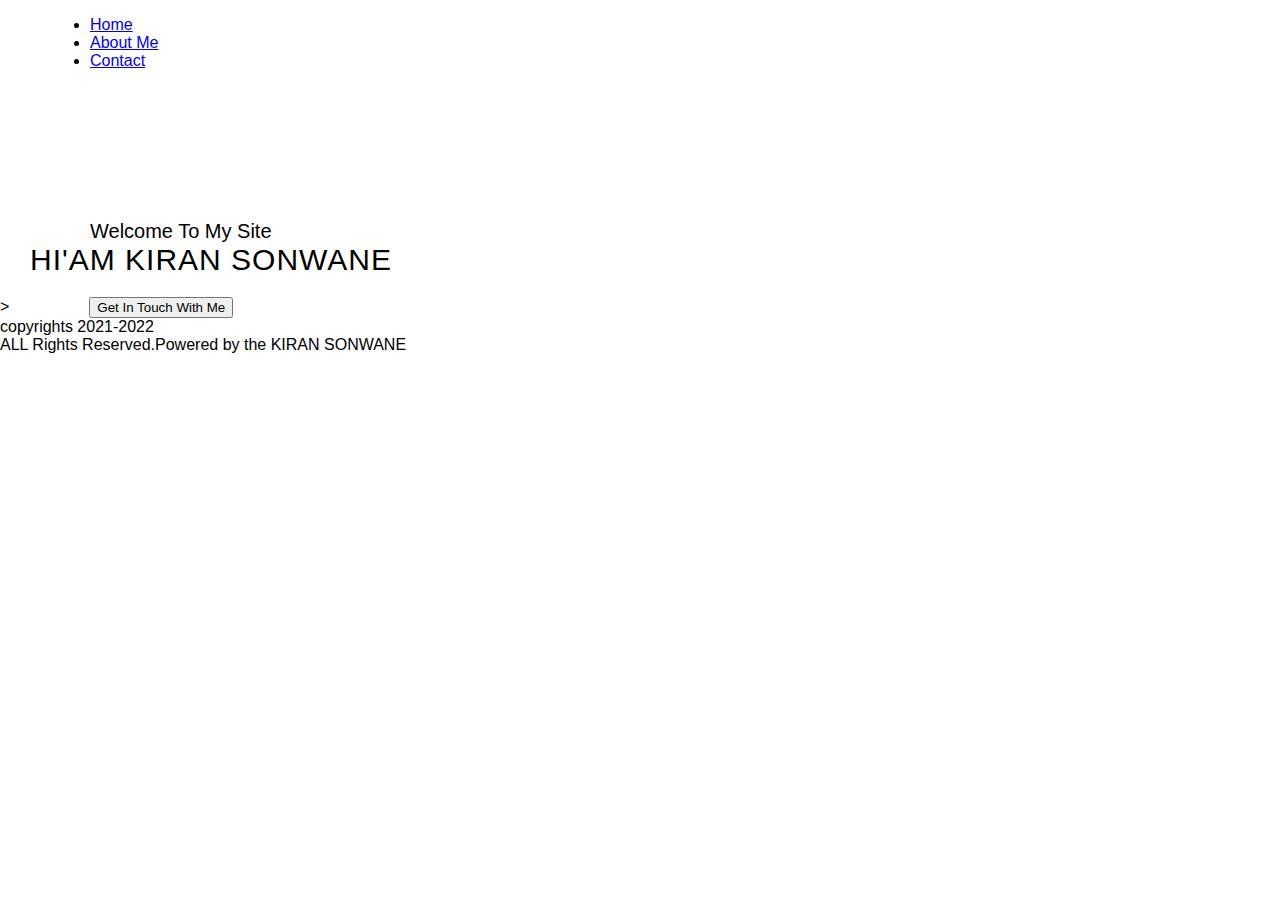
==== index.html @ 08ed3472 "yes" ====
<!DOCTYPE html>
<html lang="en">
  <head>
    <meta charset="UTF-8" />
    <meta name="viewport" content="width=device-width, initial-scale=1.0" />
    <link rel="stylesheet" href="css/bootstrap.min.css" />
    <link
      rel="stylesheet"
      href="https://cdnjs.cloudflare.com/ajax/libs/animate.css/4.1.1/animate.min.css"
    />
    <title>My profile</title>
  </head>
  <style>
    html,
    body {
      margin: 0px;
      padding: 0px;
    }
    body {
      font-family: "Lucida Sans", "Lucida Sans Regular", "Lucida Grande",
        "Lucida Sans Unicode", Geneva, Verdana, sans-serif;
      background-image: url("img/back.jpg");
      background-size: cover;
      background-repeat: no-repeat;
    }
    .nav {
      border: none;
      margin-left: 50px;
    }
    .welcome {
      font-size: 20px;
      margin-top: 150px;
      margin-left: 90px;
    }
    .main_heading {
      font-size: 30px;
      margin-left: 30px;
      letter-spacing: 1px;
    }
    .get {
      margin-top: 20px;
      margin-left: 80px;
    }
    @media screen and (max-width: 700px) {
      body {
        background-image: url("img/arif-riyanto-vJP-wZ6hGBg-unsplash.jpg");
      }
      .welcome {
        font-size: 20px;
        margin-top: 150px;
        margin-left: 90px;
        color: #fff;
      }
      .main_heading {
        font-size: 30px;
        margin-left: 30px;
        letter-spacing: 1px;
        color: #fff;
      }
      .get {
        margin-top: 10px;
        margin-left: 100px;
      }
    }
  </style>
  <body class="animate__animated animate__bounceInDown">
    <!-- Nav tabs -->
    <ul class="nav nav-tabs" id="navId">
      <li class="nav-item">
        <a href="index.html" class="nav-link">Home</a>
      </li>

      <li class="nav-item">
        <a href="ABOUT.html" class="nav-link">About Me</a>
      </li>
      <li class="nav-item">
        <a href="contact.html" class="nav-link">Contact</a>
      </li>
    </ul>

    <div class="welcome">
      <span>Welcome To My Site</span>
    </div>
    <div><span class="main_heading">HI'AM KIRAN SONWANE</span></div>

    ><button class="btn btn-outline-primary get" onclick="next()">
      Get In Touch With Me
    </button>
    <footer>
      <div>
        <i class="fa fa-copyright" aria-hidden="true"></i>copyrights 2021-2022
      </div>
      <div>
        <span>ALL Rights Reserved.Powered by the KIRAN SONWANE</span>
      </div>
    </footer>

    <script
      src="https://cdnjs.cloudflare.com/ajax/libs/jquery/3.5.1/jquery.min.js"
      integrity="sha512-bLT0Qm9VnAYZDflyKcBaQ2gg0hSYNQrJ8RilYldYQ1FxQYoCLtUjuuRuZo+fjqhx/qtq/1itJ0C2ejDxltZVFg=="
      crossorigin="anonymous"
    ></script>
    <script type="text/javascript" src="../js/popper.min.js"></script>
    <script type="text/javascript" src="../js/bootstrap.min.js"></script>
    <script>
      function next() {
        window.location.href = "contact.html";
      }
    </script>
  </body>
</html>
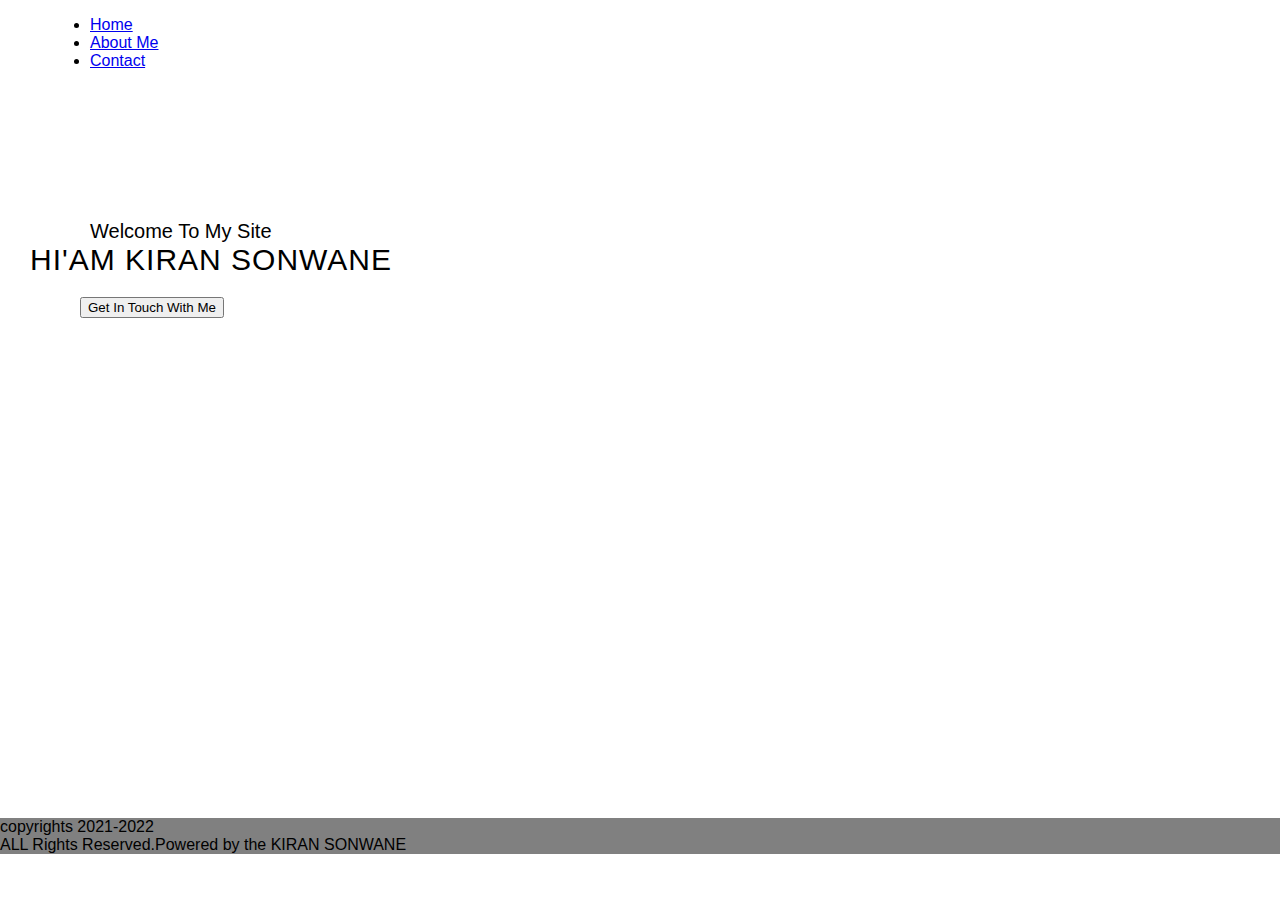
==== commit 6c263372: "Update index.html" ====
--- a/index.html
+++ b/index.html
@@ -41,6 +41,10 @@
       margin-top: 20px;
       margin-left: 80px;
     }
+    footer {
+      background-color: gray;
+      margin-top: 500px;
+    }
     @media screen and (max-width: 700px) {
       body {
         background-image: url("img/arif-riyanto-vJP-wZ6hGBg-unsplash.jpg");
@@ -83,7 +87,7 @@
     </div>
     <div><span class="main_heading">HI'AM KIRAN SONWANE</span></div>
 
-    ><button class="btn btn-outline-primary get" onclick="next()">
+    <button class="btn btn-outline-primary get" onclick="next()">
       Get In Touch With Me
     </button>
     <footer>
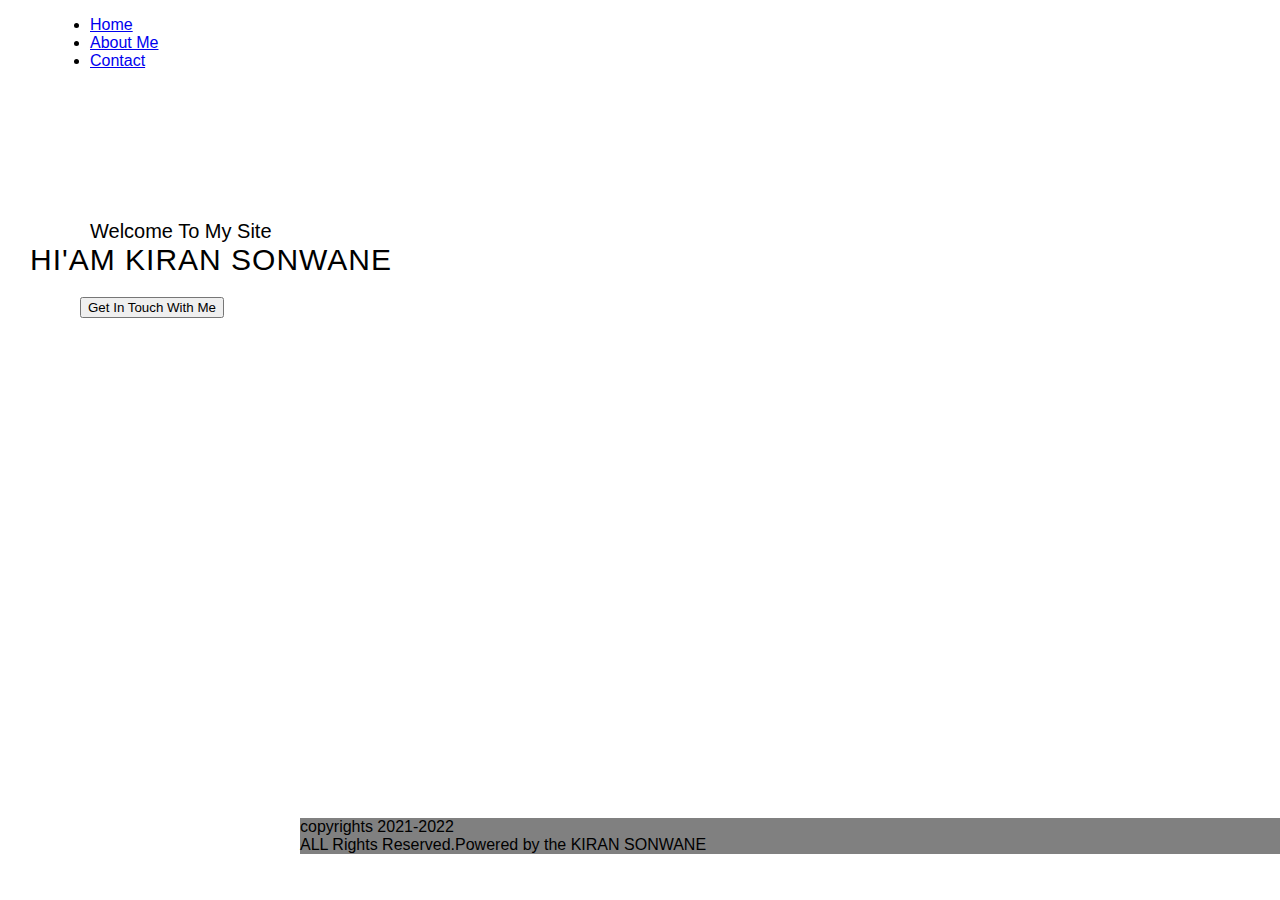
==== commit 01aefd00: "yes" ====
--- a/index.html
+++ b/index.html
@@ -43,6 +43,7 @@
     }
     footer {
       background-color: gray;
+      margin-left: 300px;
       margin-top: 500px;
     }
     @media screen and (max-width: 700px) {
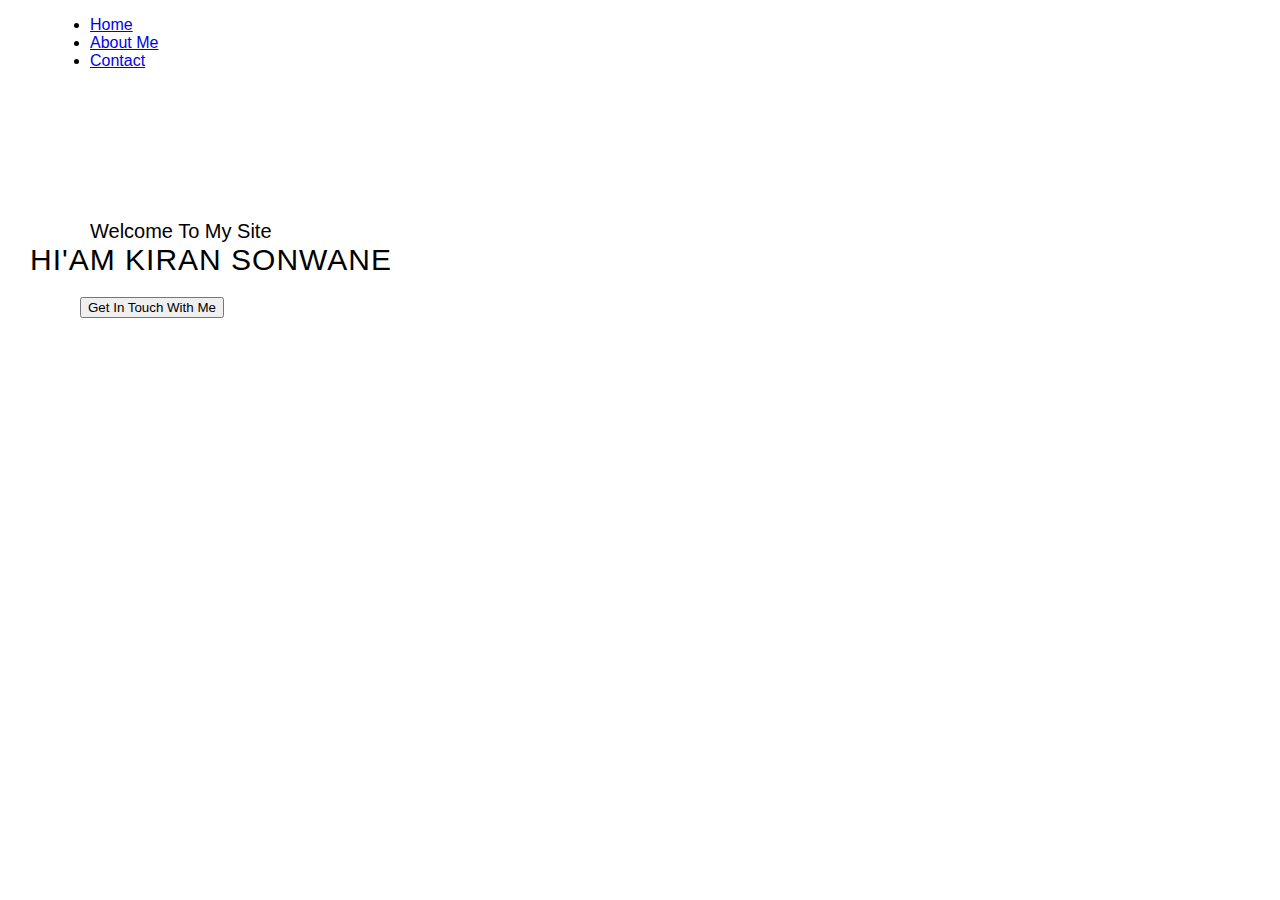
==== commit 779b3595: "y" ====
--- a/index.html
+++ b/index.html
@@ -43,7 +43,7 @@
     }
     footer {
       background-color: gray;
-      margin-left: 300px;
+
       margin-top: 500px;
     }
     @media screen and (max-width: 700px) {
@@ -91,14 +91,14 @@
     <button class="btn btn-outline-primary get" onclick="next()">
       Get In Touch With Me
     </button>
-    <footer>
+    <!-- <footer>
       <div>
         <i class="fa fa-copyright" aria-hidden="true"></i>copyrights 2021-2022
       </div>
       <div>
         <span>ALL Rights Reserved.Powered by the KIRAN SONWANE</span>
       </div>
-    </footer>
+    </footer> -->
 
     <script
       src="https://cdnjs.cloudflare.com/ajax/libs/jquery/3.5.1/jquery.min.js"
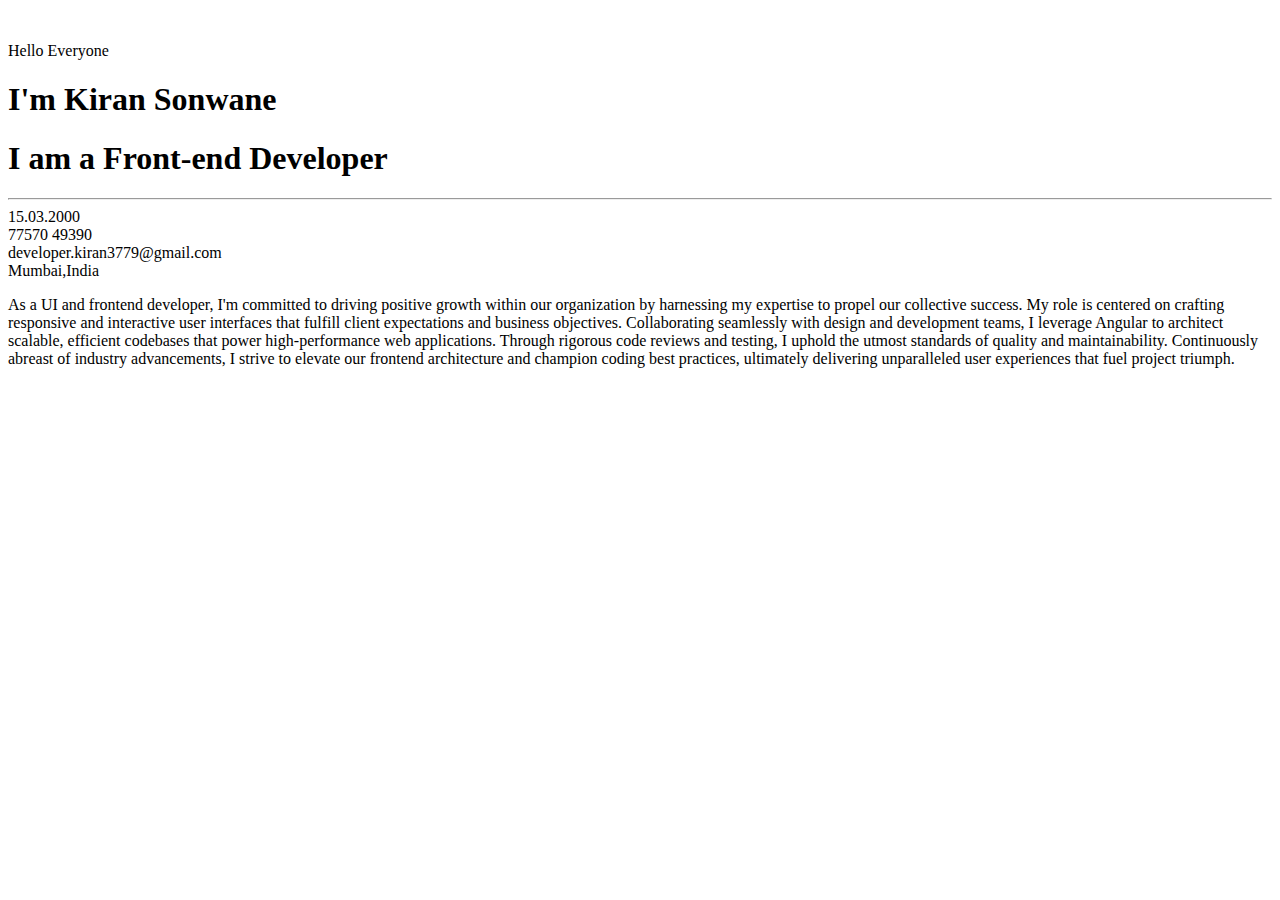
==== commit 3c68c98d: "Update index.html" ====
--- a/index.html
+++ b/index.html
@@ -3,114 +3,102 @@
   <head>
     <meta charset="UTF-8" />
     <meta name="viewport" content="width=device-width, initial-scale=1.0" />
-    <link rel="stylesheet" href="css/bootstrap.min.css" />
+    <link
+      href="https://cdn.jsdelivr.net/npm/bootstrap@5.0.2/dist/css/bootstrap.min.css"
+      rel="stylesheet"
+      integrity="sha384-EVSTQN3/azprG1Anm3QDgpJLIm9Nao0Yz1ztcQTwFspd3yD65VohhpuuCOmLASjC"
+      crossorigin="anonymous"
+    />
+    <link rel="stylesheet" href="./css/style.css" />
+    <link rel="preconnect" href="https://fonts.googleapis.com" />
+    <link rel="preconnect" href="https://fonts.gstatic.com" crossorigin />
     <link
       rel="stylesheet"
-      href="https://cdnjs.cloudflare.com/ajax/libs/animate.css/4.1.1/animate.min.css"
+      href="https://cdnjs.cloudflare.com/ajax/libs/font-awesome/6.5.1/css/all.min.css"
+      integrity="sha512-DTOQO9RWCH3ppGqcWaEA1BIZOC6xxalwEsw9c2QQeAIftl+Vegovlnee1c9QX4TctnWMn13TZye+giMm8e2LwA=="
+      crossorigin="anonymous"
+      referrerpolicy="no-referrer"
     />
-    <title>My profile</title>
+    <link
+      href="https://fonts.googleapis.com/css2?family=Poppins:ital,wght@0,100;0,200;0,300;0,400;0,500;0,600;0,700;0,800;0,900;1,100;1,200;1,300;1,400;1,500;1,600;1,700;1,800;1,900&display=swap"
+      rel="stylesheet"
+    />
+    <title>Document</title>
   </head>
-  <style>
-    html,
-    body {
-      margin: 0px;
-      padding: 0px;
-    }
-    body {
-      font-family: "Lucida Sans", "Lucida Sans Regular", "Lucida Grande",
-        "Lucida Sans Unicode", Geneva, Verdana, sans-serif;
-      background-image: url("img/back.jpg");
-      background-size: cover;
-      background-repeat: no-repeat;
-    }
-    .nav {
-      border: none;
-      margin-left: 50px;
-    }
-    .welcome {
-      font-size: 20px;
-      margin-top: 150px;
-      margin-left: 90px;
-    }
-    .main_heading {
-      font-size: 30px;
-      margin-left: 30px;
-      letter-spacing: 1px;
-    }
-    .get {
-      margin-top: 20px;
-      margin-left: 80px;
-    }
-    footer {
-      background-color: gray;
-
-      margin-top: 500px;
-    }
-    @media screen and (max-width: 700px) {
-      body {
-        background-image: url("img/arif-riyanto-vJP-wZ6hGBg-unsplash.jpg");
-      }
-      .welcome {
-        font-size: 20px;
-        margin-top: 150px;
-        margin-left: 90px;
-        color: #fff;
-      }
-      .main_heading {
-        font-size: 30px;
-        margin-left: 30px;
-        letter-spacing: 1px;
-        color: #fff;
-      }
-      .get {
-        margin-top: 10px;
-        margin-left: 100px;
-      }
-    }
-  </style>
-  <body class="animate__animated animate__bounceInDown">
-    <!-- Nav tabs -->
-    <ul class="nav nav-tabs" id="navId">
-      <li class="nav-item">
-        <a href="index.html" class="nav-link">Home</a>
-      </li>
-
-      <li class="nav-item">
-        <a href="ABOUT.html" class="nav-link">About Me</a>
-      </li>
-      <li class="nav-item">
-        <a href="contact.html" class="nav-link">Contact</a>
-      </li>
-    </ul>
-
-    <div class="welcome">
-      <span>Welcome To My Site</span>
+  <body class="bg-blk">
+    <div class="container">
+      <div class="row mt-5">
+        <div class="col-sm-12 col-md-5 col-lg-3">
+          <div class="profile-card">
+            <div class="profile-img-card">
+              <img
+                src="https://html.tavonline.co/hagen/without-wrapper/images/profile-2.jpg"
+                alt=""
+              />
+            </div>
+          </div>
+        </div>
+        <div class="col-12 col-md-6 col-lg-9">
+          <div class="dis-card py-3">
+            <div
+              class="greeting-msg d-flex justify-content-between align-items-center"
+            >
+              <p>Hello Everyone</p>
+              <div class="menu">
+               <i class="fa-solid fa-bars"></i>
+              </div>
+            </div>
+            <div class="heading">
+              <h1>I'm Kiran Sonwane</h1>
+              <h1>I am a Front-end Developer</h1>
+            </div>
+          </div>
+          <hr />
+          <div class="personal-details">
+            <div class="details-list py-3">
+              <span><i class="fa-regular fa-calendar-days"></i></span>
+              <span>15.03.2000</span>
+            </div>
+            <div class="details-list py-3">
+              <span><i class="fa-brands fa-whatsapp"></i></span>
+              <span>77570 49390</span>
+            </div>
+            <div class="details-list py-3">
+              <span><i class="fa-solid fa-at"></i></span>
+              <span>developer.kiran3779@gmail.com</span>
+            </div>
+            <div class="details-list py-3">
+              <span><i class="fa-solid fa-location-dot"></i></span>
+              <span>Mumbai,India</span>
+            </div>
+          </div>
+        </div>
+      </div>
+      <div class="row">
+        <div class="col-12">
+          <div class="profile-dis">
+            <p>
+              As a UI and frontend developer, I'm committed to driving positive growth within our organization by harnessing my expertise to propel our collective success. My role is centered on crafting responsive and interactive user interfaces that fulfill client expectations and business objectives. Collaborating seamlessly with design and development teams, I leverage Angular to architect scalable, efficient codebases that power high-performance web applications. Through rigorous code reviews and testing, I uphold the utmost standards of quality and maintainability. Continuously abreast of industry advancements, I strive to elevate our frontend architecture and champion coding best practices, ultimately delivering unparalleled user experiences that fuel project triumph.
+            </p>
+          </div>
+         
+        </div>
+      </div>
     </div>
-    <div><span class="main_heading">HI'AM KIRAN SONWANE</span></div>
-
-    <button class="btn btn-outline-primary get" onclick="next()">
-      Get In Touch With Me
-    </button>
-    <!-- <footer>
-      <div>
-        <i class="fa fa-copyright" aria-hidden="true"></i>copyrights 2021-2022
-      </div>
-      <div>
-        <span>ALL Rights Reserved.Powered by the KIRAN SONWANE</span>
-      </div>
-    </footer> -->
-
-    <script
-      src="https://cdnjs.cloudflare.com/ajax/libs/jquery/3.5.1/jquery.min.js"
-      integrity="sha512-bLT0Qm9VnAYZDflyKcBaQ2gg0hSYNQrJ8RilYldYQ1FxQYoCLtUjuuRuZo+fjqhx/qtq/1itJ0C2ejDxltZVFg=="
-      crossorigin="anonymous"
-    ></script>
-    <script type="text/javascript" src="../js/popper.min.js"></script>
-    <script type="text/javascript" src="../js/bootstrap.min.js"></script>
-    <script>
-      function next() {
-        window.location.href = "contact.html";
-      }
-    </script>
   </body>
+  <script
+    src="https://cdn.jsdelivr.net/npm/bootstrap@5.0.2/dist/js/bootstrap.bundle.min.js"
+    integrity="sha384-MrcW6ZMFYlzcLA8Nl+NtUVF0sA7MsXsP1UyJoMp4YLEuNSfAP+JcXn/tWtIaxVXM"
+    crossorigin="anonymous"
+  ></script>
+  <script
+    src="https://cdn.jsdelivr.net/npm/@popperjs/core@2.9.2/dist/umd/popper.min.js"
+    integrity="sha384-IQsoLXl5PILFhosVNubq5LC7Qb9DXgDA9i+tQ8Zj3iwWAwPtgFTxbJ8NT4GN1R8p"
+    crossorigin="anonymous"
+  ></script>
+  <script
+    src="https://cdn.jsdelivr.net/npm/bootstrap@5.0.2/dist/js/bootstrap.min.js"
+    integrity="sha384-cVKIPhGWiC2Al4u+LWgxfKTRIcfu0JTxR+EQDz/bgldoEyl4H0zUF0QKbrJ0EcQF"
+    crossorigin="anonymous"
+  ></script>
 </html>
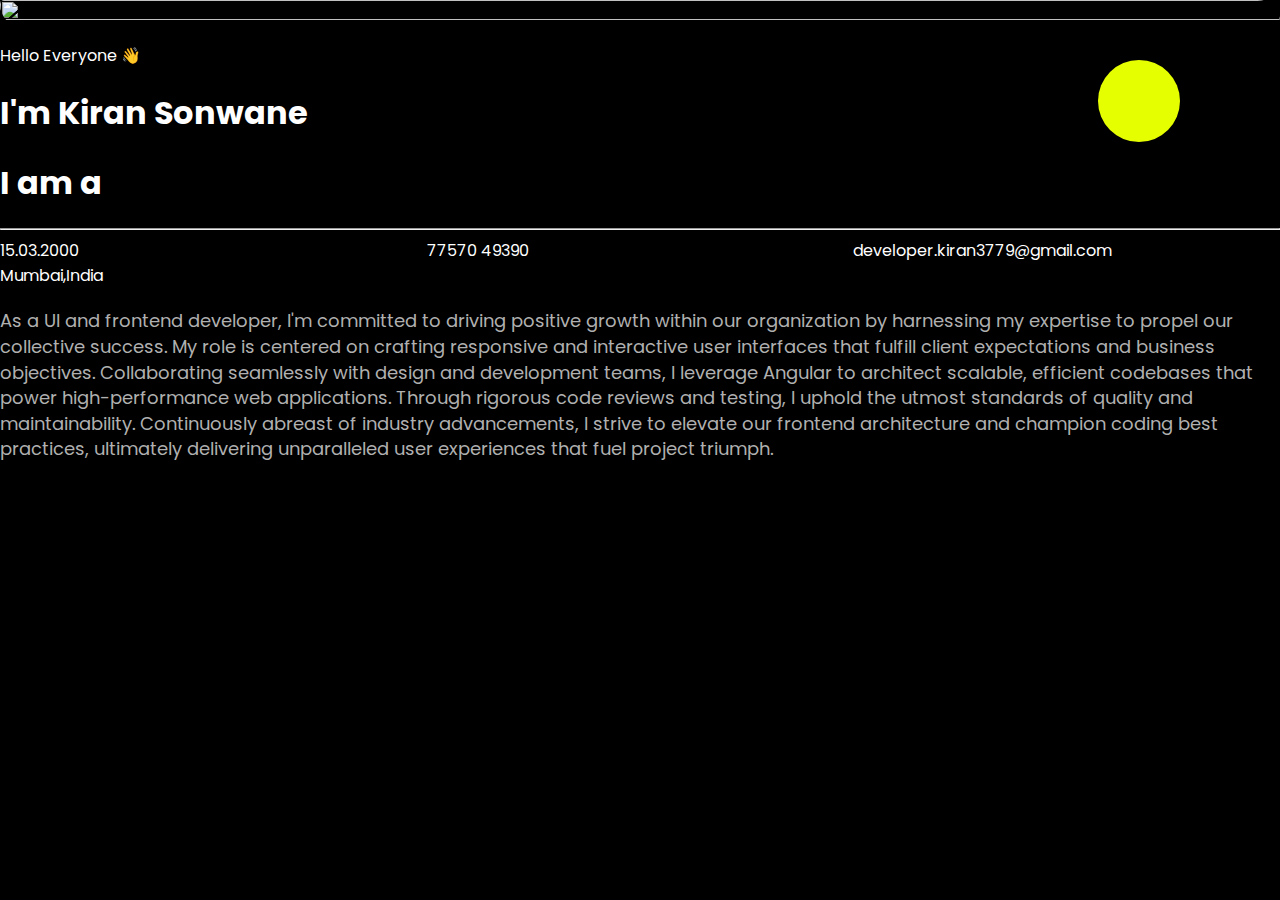
==== commit 849b35b3: "updated" ====
--- a/index.html
+++ b/index.html
@@ -23,16 +23,16 @@
       href="https://fonts.googleapis.com/css2?family=Poppins:ital,wght@0,100;0,200;0,300;0,400;0,500;0,600;0,700;0,800;0,900;1,100;1,200;1,300;1,400;1,500;1,600;1,700;1,800;1,900&display=swap"
       rel="stylesheet"
     />
-    <title>Document</title>
+    <title>Kiran Sonwane Portfolio</title>
   </head>
   <body class="bg-blk">
     <div class="container">
-      <div class="row mt-5">
+      <div class="row mt-1 mt-md-5">
         <div class="col-sm-12 col-md-5 col-lg-3">
           <div class="profile-card">
-            <div class="profile-img-card">
+            <div class="profile-img-card py-4">
               <img
-                src="https://html.tavonline.co/hagen/without-wrapper/images/profile-2.jpg"
+                src="./img/IMG_3987.jpg"
                 alt=""
               />
             </div>
@@ -43,14 +43,18 @@
             <div
               class="greeting-msg d-flex justify-content-between align-items-center"
             >
-              <p>Hello Everyone</p>
+              <p>Hello Everyone <span>👋</span></p>
               <div class="menu">
                <i class="fa-solid fa-bars"></i>
               </div>
             </div>
             <div class="heading">
               <h1>I'm Kiran Sonwane</h1>
-              <h1>I am a Front-end Developer</h1>
+              <div class="d-flex">
+                <h1>I am a <span id="text-write" class=" d-inline"></span></h1>
+                <!-- <h1 ></h1> -->
+              </div>
+           
             </div>
           </div>
           <hr />
@@ -101,4 +105,5 @@
     integrity="sha384-cVKIPhGWiC2Al4u+LWgxfKTRIcfu0JTxR+EQDz/bgldoEyl4H0zUF0QKbrJ0EcQF"
     crossorigin="anonymous"
   ></script>
+ <script src="./assets/all.js"></script>
 </html>
--- a/css/style.css
+++ b/css/style.css
@@ -0,0 +1,66 @@
+body{
+    margin:0px;
+    padding: 0px;
+    font-family: Poppins;
+    
+}
+.bg-blk{
+background-color: #000;
+color: #fff;;
+}
+
+    .profile-img-card,.profile-img-card img{
+           border-radius: 10px 50px 10px 50px;
+           
+    }
+.menu{
+    display: flex;
+    justify-content: center;
+    align-items: center;
+    height: 50px;
+    width: 50px;
+    background-color: #e6ff00 !important;
+    padding: 16px;
+    border-radius: 50%;
+    position: fixed;
+    right: 100px;
+    top:60px;
+}
+.menu .fa-solid.fa-bars{
+    color:#000;
+}
+.heading h3{
+letter-spacing: 0.1rem;
+}
+.personal-details{
+display: flex;
+flex-wrap: wrap;
+justify-content: space-between;
+}
+.details-list{
+   flex: 33.33%;
+    
+}
+.details-list i{
+    color:#e6ff00;
+}
+.profile-dis p{
+    margin-top: 20px;
+font-size: 18px;
+color: #b0b0b0;
+line-height: 1.6rem;
+}
+img{
+height:100%;
+    width:100%;
+}
+@media only screen and (max-width: 767px) {
+    .profile-card{
+        height: 70vh;
+    }
+    .menu{
+   top:50px;
+     right:20px;
+ }
+    
+}
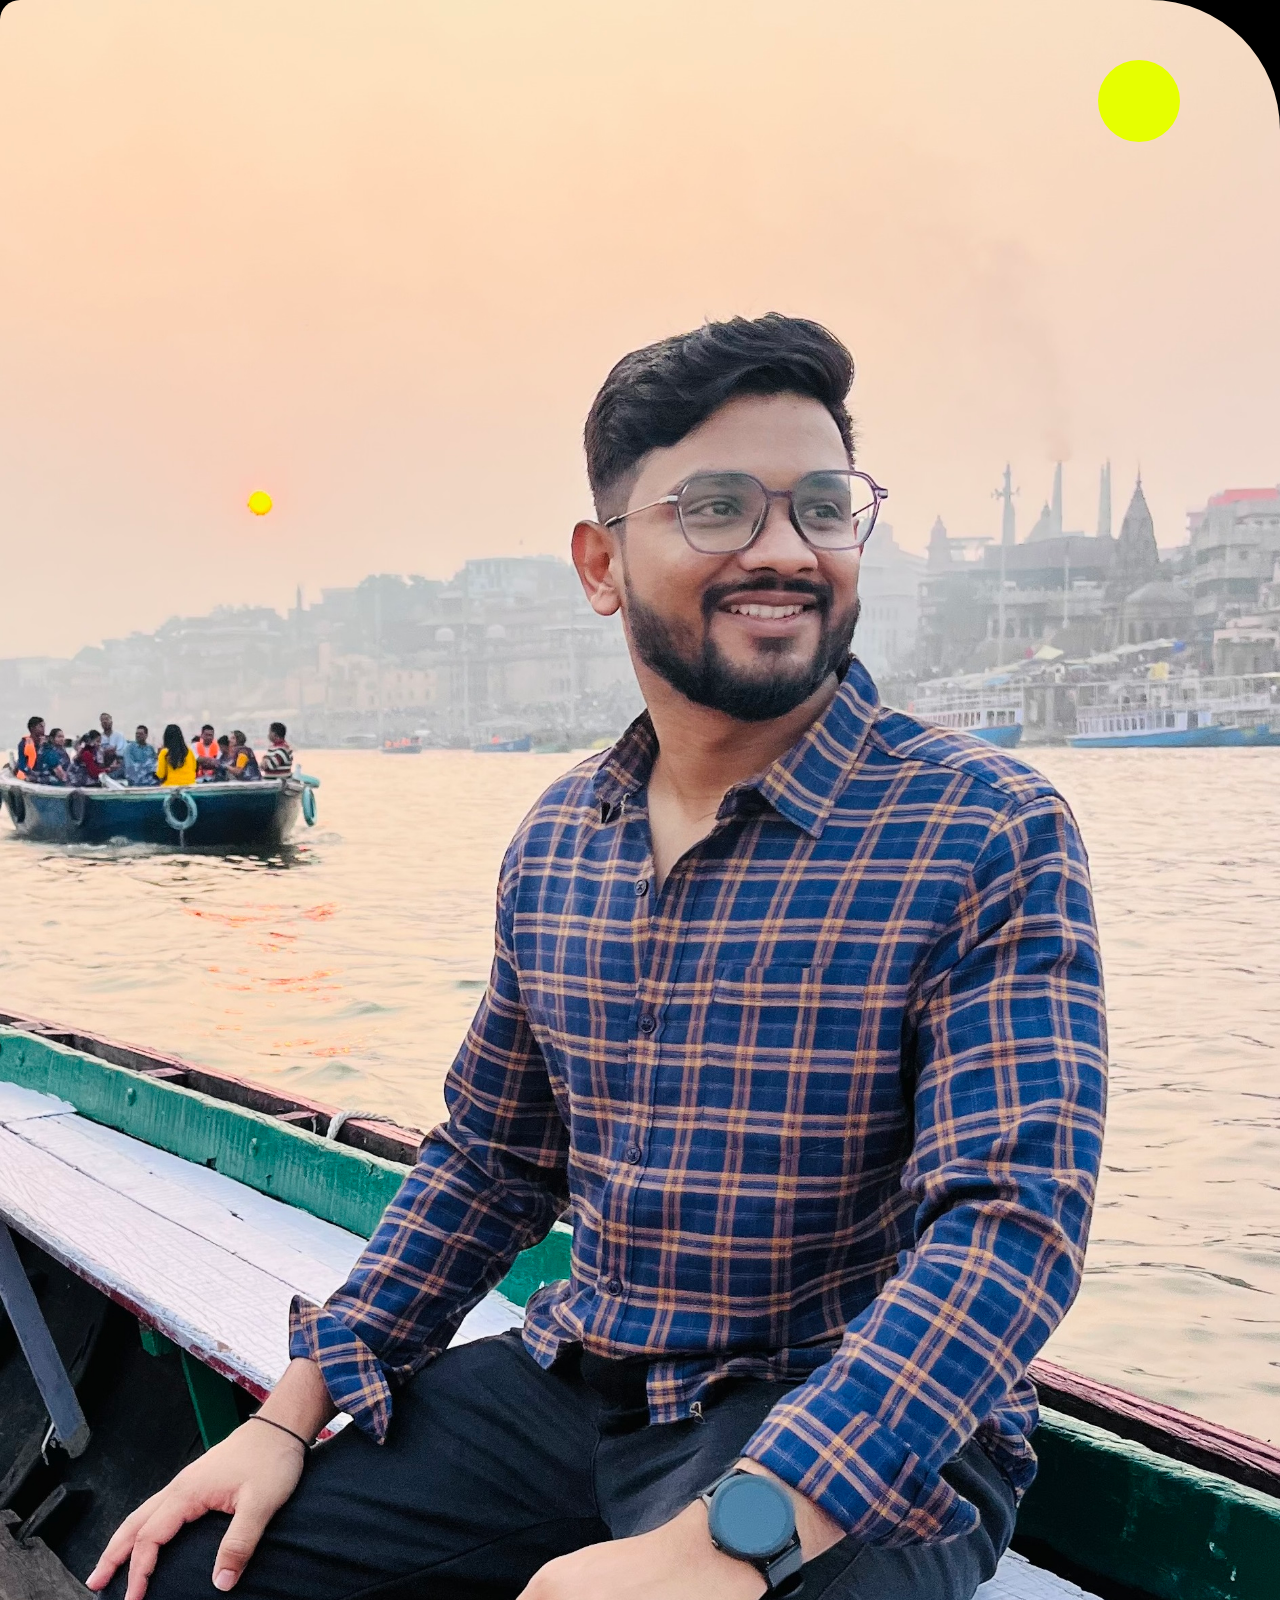
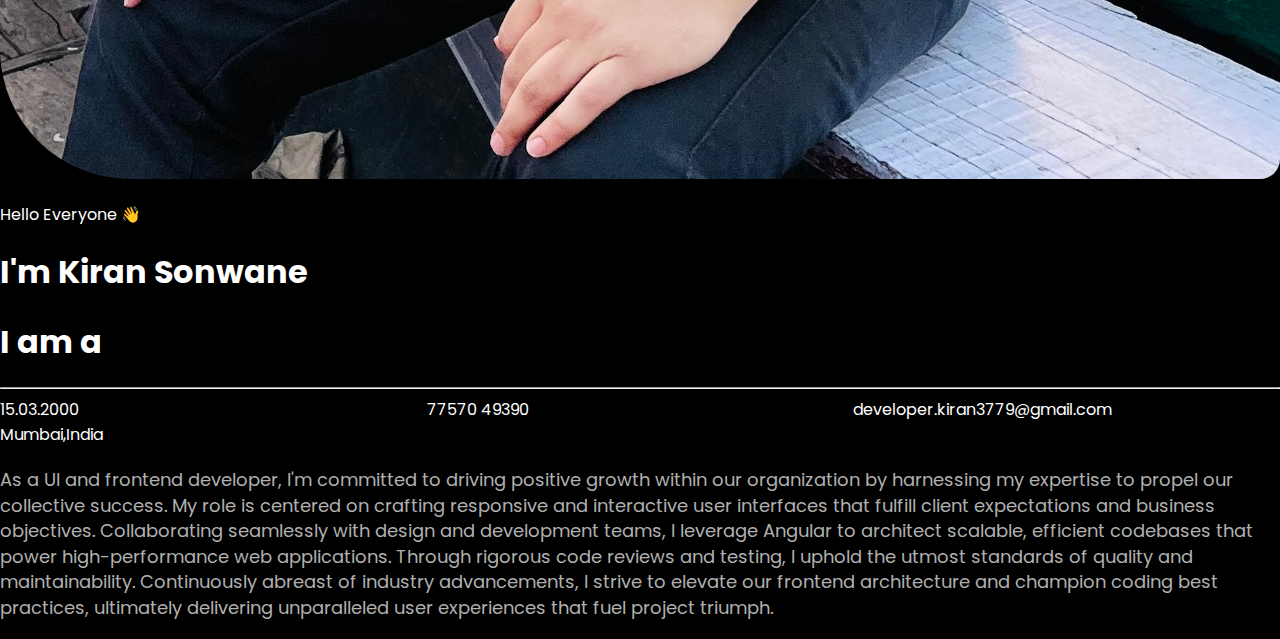
==== commit 730cb248: "updayted" ====
--- a/index.html
+++ b/index.html
@@ -20,6 +20,10 @@
       referrerpolicy="no-referrer"
     />
     <link
+    rel="stylesheet"
+    href="https://cdnjs.cloudflare.com/ajax/libs/animate.css/4.1.1/animate.min.css"
+  />
+    <link
       href="https://fonts.googleapis.com/css2?family=Poppins:ital,wght@0,100;0,200;0,300;0,400;0,500;0,600;0,700;0,800;0,900;1,100;1,200;1,300;1,400;1,500;1,600;1,700;1,800;1,900&display=swap"
       rel="stylesheet"
     />
@@ -29,26 +33,26 @@
     <div class="container">
       <div class="row mt-1 mt-md-5">
         <div class="col-sm-12 col-md-5 col-lg-3">
-          <div class="profile-card">
+          <div class="profile-card animate__animated animate__fadeInLeft">
             <div class="profile-img-card py-4">
               <img
-                src="./img/IMG_3987.jpg"
+                src="./img/IMG_9006.jpeg"
                 alt=""
               />
             </div>
           </div>
         </div>
         <div class="col-12 col-md-6 col-lg-9">
-          <div class="dis-card py-3">
+          <div class="dis-card py-3 ">
             <div
               class="greeting-msg d-flex justify-content-between align-items-center"
             >
-              <p>Hello Everyone <span>👋</span></p>
+              <p class="animate__animated animate__fadeInRight">Hello Everyone <span>👋</span></p>
               <div class="menu">
                <i class="fa-solid fa-bars"></i>
               </div>
             </div>
-            <div class="heading">
+            <div class="heading ">
               <h1>I'm Kiran Sonwane</h1>
               <div class="d-flex">
                 <h1>I am a <span id="text-write" class=" d-inline"></span></h1>
@@ -58,7 +62,7 @@
             </div>
           </div>
           <hr />
-          <div class="personal-details">
+          <div class="personal-details ">
             <div class="details-list py-3">
               <span><i class="fa-regular fa-calendar-days"></i></span>
               <span>15.03.2000</span>
--- a/css/style.css
+++ b/css/style.css
@@ -2,7 +2,7 @@
     margin:0px;
     padding: 0px;
     font-family: Poppins;
-    
+    overflow: hidden;
 }
 .bg-blk{
 background-color: #000;
@@ -10,7 +10,7 @@
 }
 
     .profile-img-card,.profile-img-card img{
-           border-radius: 10px 50px 10px 50px;
+           border-radius: 20px 130px 20px 130px;
            
     }
 .menu{
@@ -28,6 +28,9 @@
 }
 .menu .fa-solid.fa-bars{
     color:#000;
+}
+#text-write{
+color:#e6ff00;
 }
 .heading h3{
 letter-spacing: 0.1rem;
@@ -55,9 +58,17 @@
     width:100%;
 }
 @media only screen and (max-width: 767px) {
-    .profile-card{
+    /* .profile-img-card{
         height: 70vh;
-    }
+    } */
+    img{
+        min-height:100%;
+            min-width:100%;
+        }
+        h1{
+            
+            font-size: 26px;
+            }
     .menu{
    top:50px;
      right:20px;
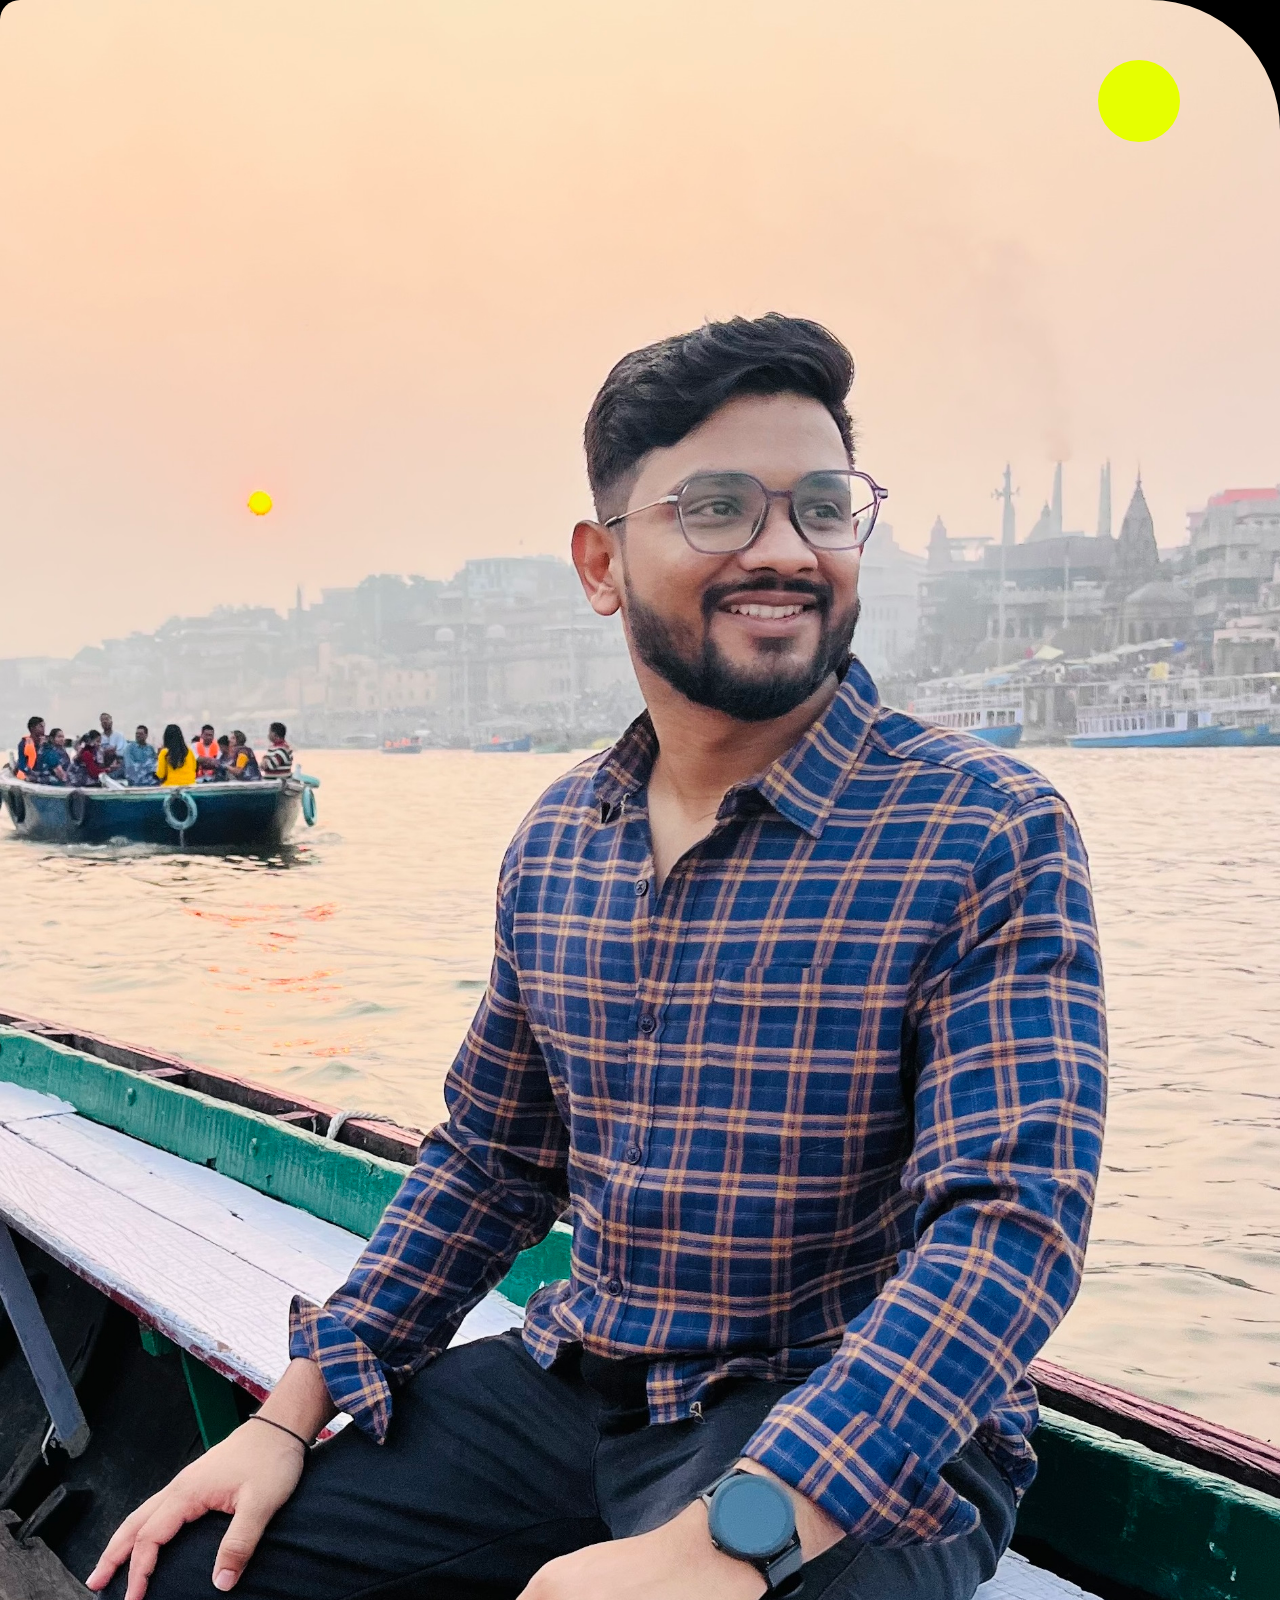
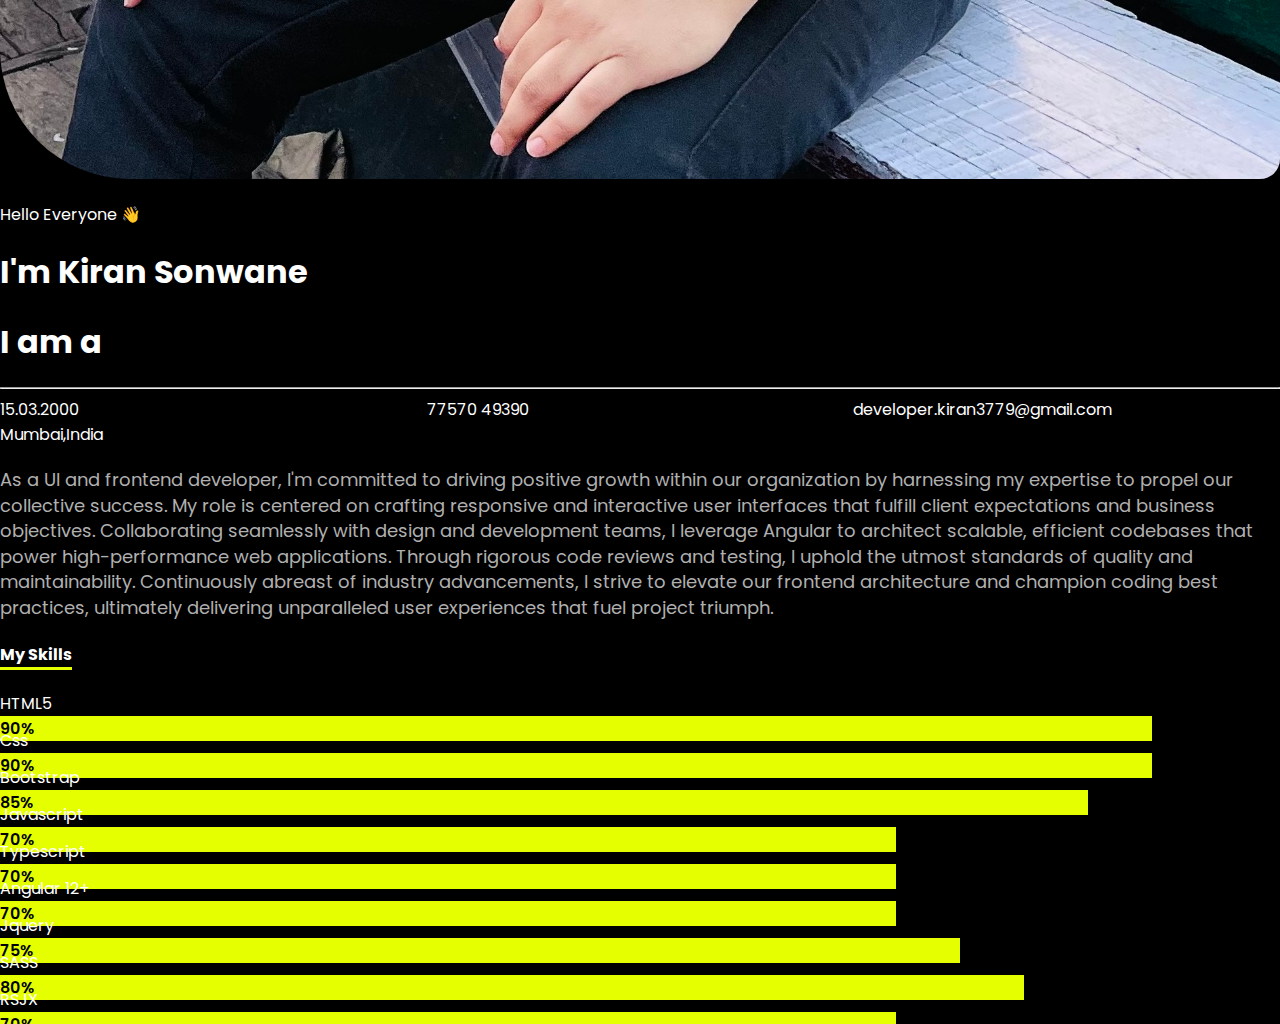
==== commit a083b91a: "changes done" ====
--- a/index.html
+++ b/index.html
@@ -92,6 +92,86 @@
          
         </div>
       </div>
+      <div class="row py-3">
+        <div class="col-12 my-3">
+          <div class="Skill">
+            <h4 class="subheading">My Skills</h4>
+          </div>
+        
+        </div>
+        <div class="col-md-6 my-2">
+          <div class="skill-list">
+            <label for=""> HTML5</label>
+            <div class="progress">
+              <div class="progress-bar  bg-primary" role="progressbar" aria-valuenow="90" aria-valuemin="0" aria-valuemax="100" style="width: 90%">90%</div>
+            </div>
+           </div>
+        </div>
+        <div class="col-md-6 my-2">
+          <div class="skill-list">
+            <label for=""> Css</label>
+            <div class="progress">
+              <div class="progress-bar  bg-primary" role="progressbar" aria-valuenow="90" aria-valuemin="0" aria-valuemax="100" style="width: 90%">90%</div>
+            </div>
+           </div>
+        </div>
+        <div class="col-md-6 my-2">
+          <div class="skill-list">
+            <label for="">Bootstrap</label>
+            <div class="progress">
+              <div class="progress-bar  bg-primary" role="progressbar" aria-valuenow="75" aria-valuemin="0" aria-valuemax="100" style="width: 85%">85%</div>
+            </div>
+           </div>
+        </div>
+        <div class="col-md-6 my-2">
+          <div class="skill-list">
+            <label for="">Javascript</label>
+            <div class="progress">
+              <div class="progress-bar  bg-primary" role="progressbar" aria-valuenow="75" aria-valuemin="0" aria-valuemax="100" style="width: 70%">70%</div>
+            </div>
+           </div>
+        </div>
+        <div class="col-md-6 my-2">
+          <div class="skill-list">
+            <label for="">Typescript</label>
+            <div class="progress">
+              <div class="progress-bar  bg-primary" role="progressbar" aria-valuenow="75" aria-valuemin="0" aria-valuemax="100" style="width: 70%">70%</div>
+            </div>
+           </div>
+        </div>
+        <div class="col-md-6 my-2">
+          <div class="skill-list">
+            <label for="">Angular 12+</label>
+            <div class="progress">
+              <div class="progress-bar  bg-primary" role="progressbar" aria-valuenow="75" aria-valuemin="0" aria-valuemax="100" style="width: 70%">70%</div>
+            </div>
+           </div>
+        </div>
+        <div class="col-md-6 my-2">
+          <div class="skill-list">
+            <label for="">Jquery</label>
+            <div class="progress">
+              <div class="progress-bar  bg-primary" role="progressbar" aria-valuenow="75" aria-valuemin="0" aria-valuemax="100" style="width: 75%">75%</div>
+            </div>
+           </div>
+        </div>
+        <div class="col-md-6 my-2">
+          <div class="skill-list">
+            <label for="">SASS</label>
+            <div class="progress">
+              <div class="progress-bar  bg-primary" role="progressbar" aria-valuenow="75" aria-valuemin="0" aria-valuemax="100" style="width: 80%">80%</div>
+            </div>
+           </div>
+        </div>
+        <div class="col-md-6 my-2">
+          <div class="skill-list">
+            <label for="">RSJX</label>
+            <div class="progress">
+              <div class="progress-bar  bg-primary" role="progressbar" aria-valuenow="75" aria-valuemin="0" aria-valuemax="100" style="width: 70%">70%</div>
+            </div>
+           </div>
+        </div>
+      </div>
     </div>
   </body>
   <script
--- a/css/style.css
+++ b/css/style.css
@@ -2,7 +2,10 @@
     margin:0px;
     padding: 0px;
     font-family: Poppins;
-    overflow: hidden;
+    scroll-behavior: smooth;
+}
+.container{
+    overflow-x: hidden;
 }
 .bg-blk{
 background-color: #000;
@@ -57,10 +60,31 @@
 height:100%;
     width:100%;
 }
+h4.subheading{
+    color: #fff;
+    border-bottom:3px solid #e6ff00;
+    width: fit-content;
+}
+.skill-list label{
+margin-bottom: 10px;
+}
+.bg-primary{
+background-color: #e6ff00 !important;
+}
+.progress{
+    height: 12px;
+}
+.progress-bar{
+color:#000;
+font-weight: 600;
+}
 @media only screen and (max-width: 767px) {
     /* .profile-img-card{
         height: 70vh;
     } */
+    .container{
+        padding: 18px;
+    }
     img{
         min-height:100%;
             min-width:100%;
@@ -75,3 +99,4 @@
  }
     
 }
+
